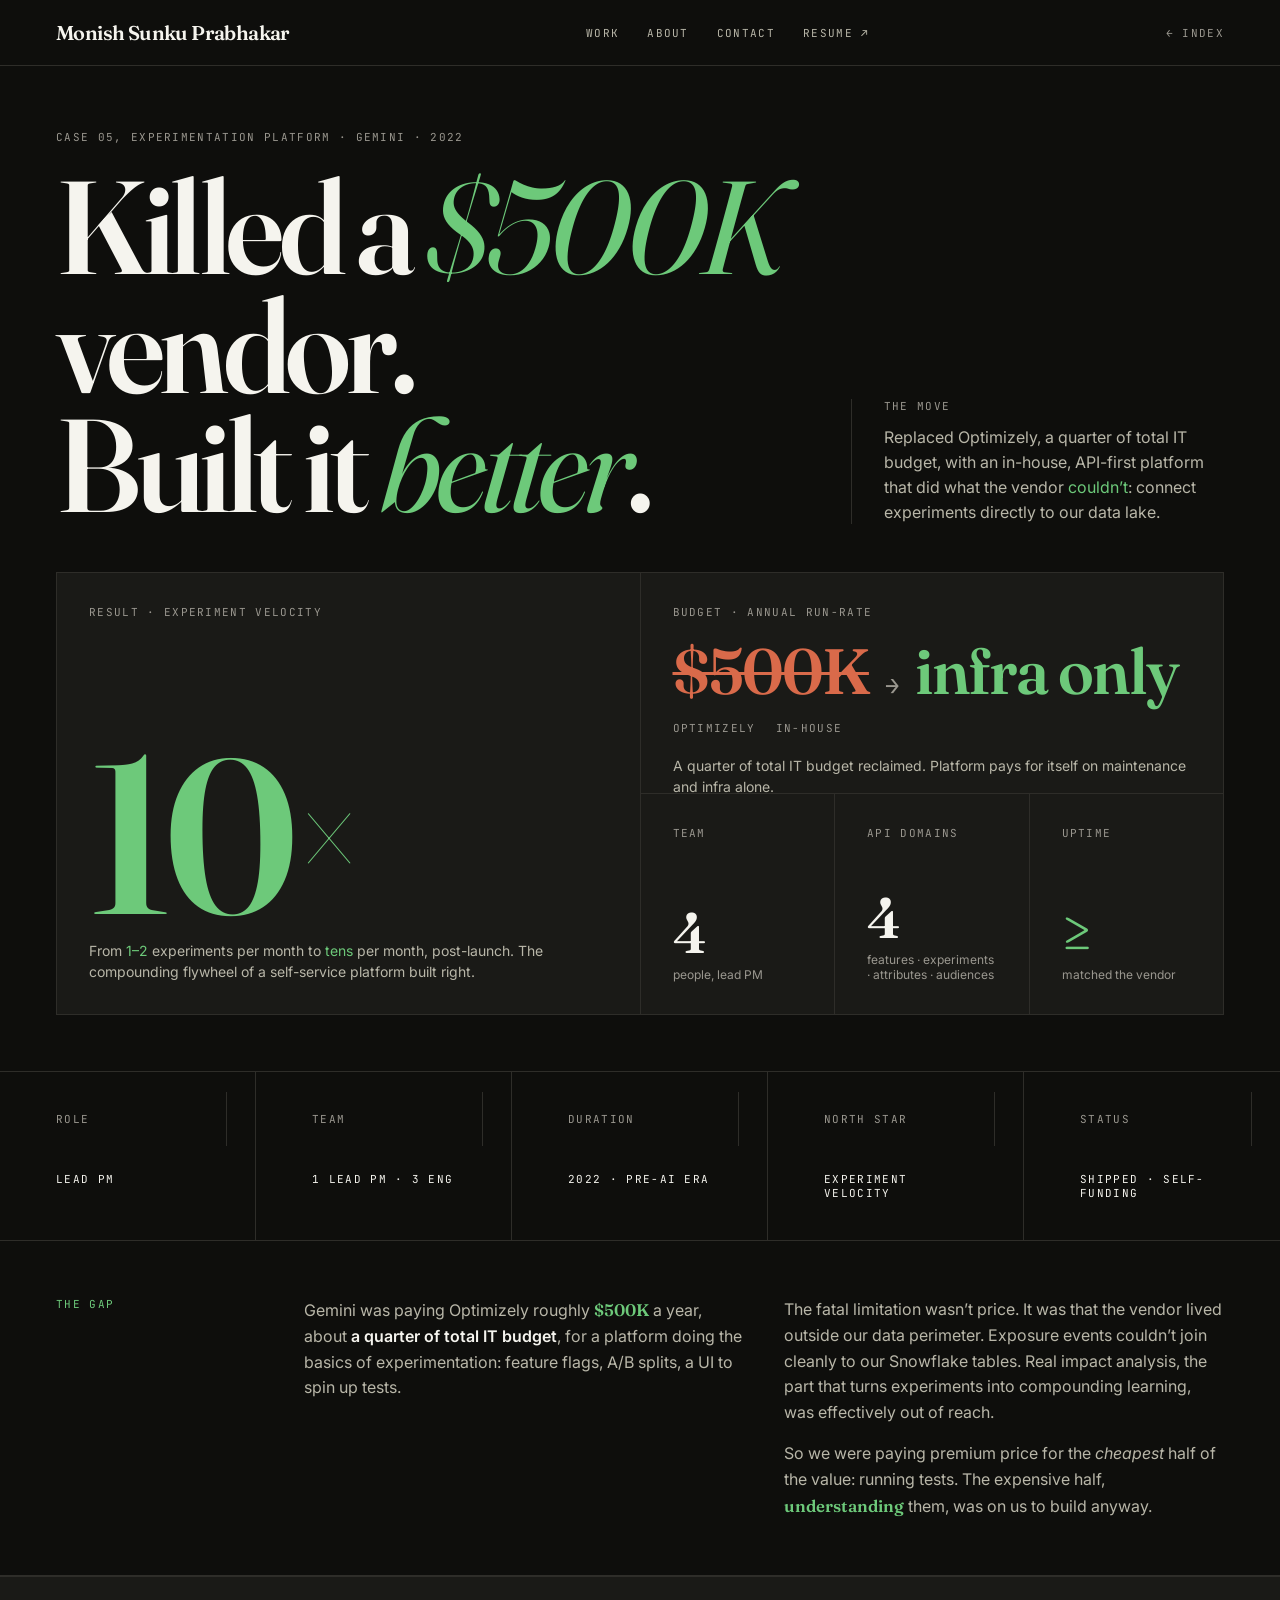
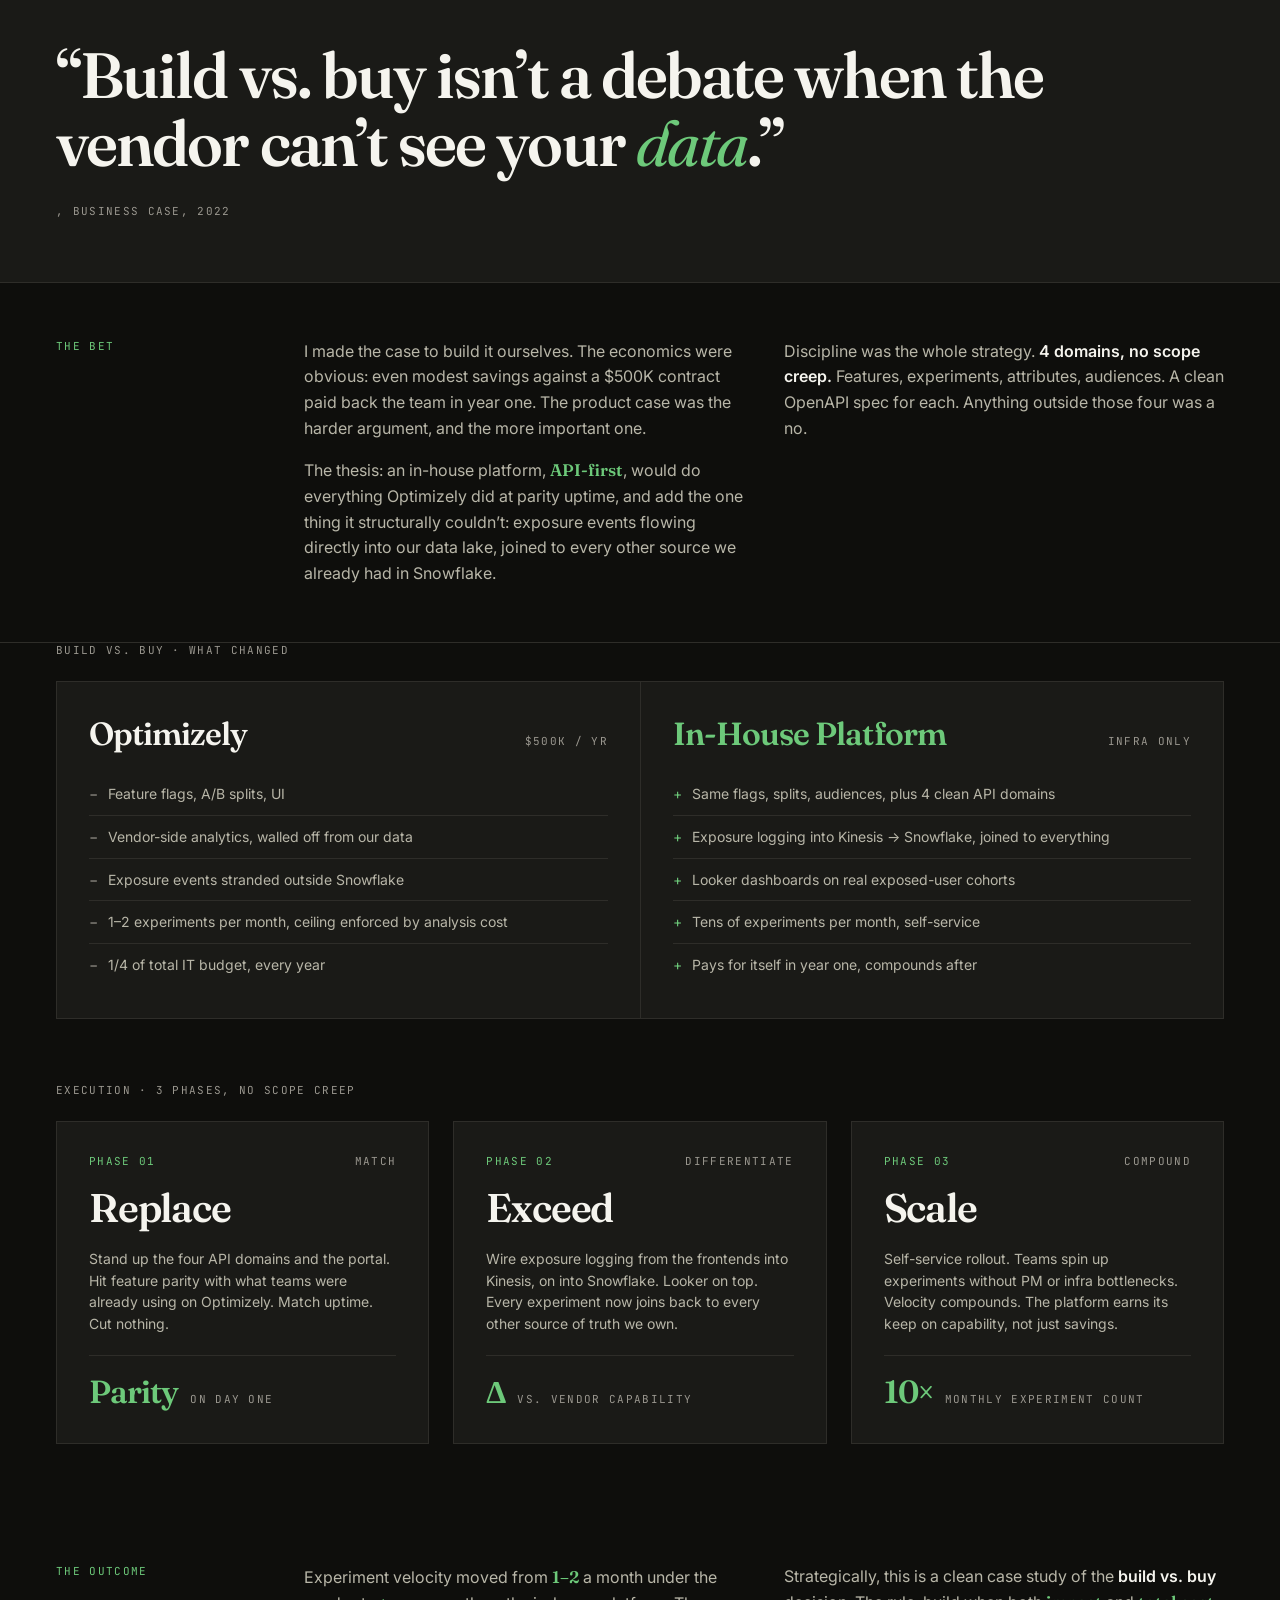
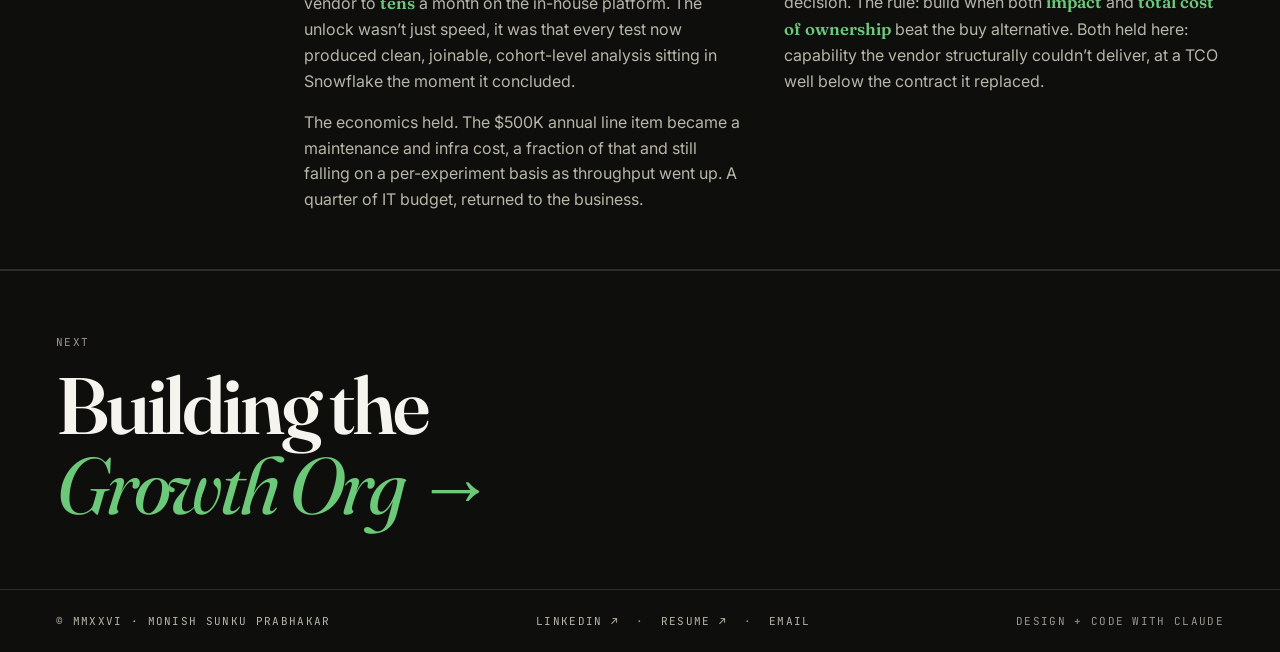
==== public/experimentation-platform.html @ 3fa97ee9 "Initial commit: portfolio site + chat worker + knowledge base" ====
<!doctype html>
<html lang="en">
<head>
<meta charset="utf-8" />
<title>Experimentation Platform, Monish SP</title>
<meta name="viewport" content="width=device-width, initial-scale=1" />

<meta name="description" content="Killed a $500K Optimizely contract with an in-house API-first platform that connected experiments to Snowflake. 10× experiment velocity with 4 people." />
<link rel="canonical" href="https://monishsunkuprabhakar.com/experimentation-platform.html" />
<link rel="icon" type="image/svg+xml" href="/favicon.svg" />

<meta property="og:type" content="article" />
<meta property="og:title" content="Experimentation Platform — Monish Sunku Prabhakar" />
<meta property="og:description" content="Killed a $500K vendor. Built it better. API-first in-house platform connecting experiments to Snowflake. 10× velocity." />
<meta property="og:url" content="https://monishsunkuprabhakar.com/experimentation-platform.html" />
<meta property="og:image" content="https://monishsunkuprabhakar.com/og-image.png" />
<meta property="og:image:width" content="1200" />
<meta property="og:image:height" content="630" />

<meta name="twitter:card" content="summary_large_image" />
<meta name="twitter:title" content="Experimentation Platform — Monish Sunku Prabhakar" />
<meta name="twitter:image" content="https://monishsunkuprabhakar.com/og-image.png" />

<link rel="preconnect" href="https://fonts.googleapis.com" />
<link rel="preconnect" href="https://fonts.gstatic.com" crossorigin />
<link href="https://fonts.googleapis.com/css2?family=Fraunces:ital,opsz,wght@0,9..144,300..700;1,9..144,300..700&family=Inter:wght@300;400;500;600;700;800&family=JetBrains+Mono:wght@400;500&display=swap" rel="stylesheet" />
<link rel="stylesheet" href="styles.css" />
<style>
  .case-hero { padding: 64px 56px 48px; }
  .case-hero .grid { display: grid; grid-template-columns: 2fr 1fr; gap: 48px; align-items: end; }
  .case-hero h1 { font-family: "Fraunces", serif; font-weight: 600; font-size: clamp(64px, 11vw, 132px); line-height: 0.9; letter-spacing: -0.04em; margin: 24px 0 0; }
  .case-hero h1 .em { color: var(--accent); font-style: italic; font-weight: 400; }
  .case-hero .move { border-left: 1px solid var(--rule); padding-left: 32px; }
  .case-hero .move p { font-size: 16px; line-height: 1.55; color: var(--ink-soft); margin: 12px 0 0; }
  .case-hero .move p .em { color: var(--accent); }

  /* Bento */
  .bento {
    margin: 0 56px;
    display: grid;
    grid-template-columns: repeat(6, 1fr);
    grid-auto-rows: 220px;
    gap: 1px;
    background: var(--rule);
    border: 1px solid var(--rule);
  }
  .bento .tile {
    background: var(--bg2);
    padding: 32px;
    display: flex;
    flex-direction: column;
    justify-content: space-between;
  }
  .tile .lab { font-family: "JetBrains Mono", monospace; font-size: 11px; text-transform: uppercase; letter-spacing: 0.12em; color: var(--muted); }
  .tile .big { font-family: "Fraunces", serif; font-weight: 600; letter-spacing: -0.03em; line-height: 0.85; }
  .tile p { font-size: 14px; color: var(--ink-soft); margin: 0; line-height: 1.5; }
  .tile p .em { color: var(--accent); }

  .tile-hero { grid-column: span 3; grid-row: span 2; padding: 40px; }
  .tile-hero .big { font-size: 220px; color: var(--accent); }
  .tile-hero .big .x { font-size: 140px; vertical-align: 28px; margin-left: 8px; font-weight: 500; }
  .tile-budget { grid-column: span 3; padding: 32px; display: flex; flex-direction: column; justify-content: center; gap: 14px; }
  .tile-budget .lab { margin-bottom: 6px; }
  .tile-budget .row { display: flex; align-items: baseline; gap: 16px; }
  .tile-budget .from { font-family: "Fraunces", serif; font-weight: 600; font-size: 64px; line-height: 1; letter-spacing: -0.03em; color: var(--red); text-decoration: line-through; text-decoration-thickness: 3px; }
  .tile-budget .arr { font-family: "JetBrains Mono", monospace; font-size: 24px; color: var(--muted); }
  .tile-budget .to { font-family: "Fraunces", serif; font-weight: 600; font-size: 64px; line-height: 1; letter-spacing: -0.03em; color: var(--green); }
  .tile-budget .legend { display: flex; gap: 20px; font-family: "JetBrains Mono", monospace; font-size: 11px; text-transform: uppercase; letter-spacing: 0.12em; color: var(--muted); margin-top: 4px; }
  .tile-small { grid-column: span 1; padding: 24px; }
  .tile-small .big { font-size: 56px; line-height: 1; color: var(--ink); }
  .tile-small .big.green { color: var(--green); }
  .tile-small .sub { font-size: 12px; color: var(--muted); margin-top: 6px; }

  /* Meta strip */
  .meta {
    display: grid;
    grid-template-columns: repeat(5, 1fr);
    border-top: 1px solid var(--rule);
    border-bottom: 1px solid var(--rule);
    margin-top: 56px;
  }
  .meta div { padding: 20px 28px; border-right: 1px solid var(--rule); }
  .meta div:last-child { border-right: none; }
  .meta .k { font-family: "JetBrains Mono", monospace; font-size: 11px; text-transform: uppercase; letter-spacing: 0.12em; color: var(--muted); }
  .meta .v { font-family: "JetBrains Mono", monospace; font-size: 11px; text-transform: uppercase; letter-spacing: 0.12em; color: var(--ink); margin-top: 6px; }

  /* Narrative */
  .narrative {
    padding: 56px;
    display: grid;
    grid-template-columns: 200px 1fr;
    gap: 48px;
    border-bottom: 1px solid var(--rule);
  }
  .narrative .h { font-family: "JetBrains Mono", monospace; font-size: 11px; text-transform: uppercase; letter-spacing: 0.12em; color: var(--accent); }
  .narrative .body { columns: 2; column-gap: 40px; }
  .narrative p { font-size: 16px; line-height: 1.6; color: var(--ink-soft); margin: 0 0 16px; break-inside: avoid; }
  .narrative p .em { color: var(--accent); font-family: "Fraunces", serif; font-weight: 600; font-size: 1.05em; }
  .narrative p strong { color: var(--ink); font-weight: 600; }

  /* Pull quote */
  .pull {
    padding: 64px 56px;
    border-top: 1px solid var(--rule);
    border-bottom: 1px solid var(--rule);
    background: var(--bg2);
  }
  .pull .q {
    font-family: "Fraunces", serif;
    font-weight: 600;
    font-size: clamp(36px, 5vw, 64px);
    line-height: 1.05;
    letter-spacing: -0.03em;
    color: var(--ink);
    max-width: 26ch;
  }
  .pull .q .em { color: var(--accent); font-style: italic; font-weight: 400; }
  .pull .src { font-family: "JetBrains Mono", monospace; font-size: 11px; text-transform: uppercase; letter-spacing: 0.12em; color: var(--muted); margin-top: 28px; }

  /* Compare block (build vs buy) */
  .compare-wrap { padding: 0 56px 64px; }
  .compare-wrap .lab { font-family: "JetBrains Mono", monospace; font-size: 11px; text-transform: uppercase; letter-spacing: 0.12em; color: var(--muted); }
  .compare {
    display: grid;
    grid-template-columns: 1fr 1fr;
    gap: 0;
    margin-top: 24px;
    border: 1px solid var(--rule);
    background: var(--bg2);
  }
  .compare .col { padding: 32px; }
  .compare .col + .col { border-left: 1px solid var(--rule); }
  .compare .col .head { display: flex; justify-content: space-between; align-items: baseline; margin-bottom: 20px; }
  .compare .col .name { font-family: "Fraunces", serif; font-weight: 600; font-size: 32px; letter-spacing: -0.03em; color: var(--ink); }
  .compare .col.win .name { color: var(--accent); }
  .compare .col .price { font-family: "JetBrains Mono", monospace; font-size: 11px; text-transform: uppercase; letter-spacing: 0.12em; color: var(--muted); }
  .compare ul { list-style: none; padding: 0; margin: 0; }
  .compare li { font-size: 14px; line-height: 1.55; color: var(--ink-soft); padding: 10px 0; border-bottom: 1px solid var(--rule); display: flex; gap: 10px; }
  .compare li:last-child { border-bottom: none; }
  .compare li::before { content: "−"; color: var(--muted); flex-shrink: 0; }
  .compare .col.win li::before { content: "+"; color: var(--accent); }

  /* Phase cards */
  .phase-wrap { padding: 0 56px 64px; }
  .phase-wrap .lab { font-family: "JetBrains Mono", monospace; font-size: 11px; text-transform: uppercase; letter-spacing: 0.12em; color: var(--muted); }
  .phase-grid { display: grid; grid-template-columns: 1fr 1fr 1fr; gap: 24px; margin-top: 24px; }
  .phase {
    background: var(--bg2);
    border: 1px solid var(--rule);
    padding: 32px;
    display: flex;
    flex-direction: column;
    gap: 20px;
  }
  .phase .top { display: flex; justify-content: space-between; font-family: "JetBrains Mono", monospace; font-size: 11px; text-transform: uppercase; letter-spacing: 0.12em; color: var(--muted); }
  .phase .top .ph { color: var(--accent); }
  .phase h3 { font-family: "Fraunces", serif; font-weight: 600; font-size: 40px; line-height: 1; letter-spacing: -0.03em; color: var(--ink); margin: 0; }
  .phase .copy { font-size: 14px; line-height: 1.55; color: var(--ink-soft); margin: 0; }
  .phase .lift { border-top: 1px solid var(--rule); padding-top: 16px; display: flex; align-items: baseline; gap: 12px; }
  .phase .lift .n { font-family: "Fraunces", serif; font-weight: 600; font-size: 32px; color: var(--accent); letter-spacing: -0.03em; }
  .phase .lift .l { font-family: "JetBrains Mono", monospace; font-size: 11px; text-transform: uppercase; letter-spacing: 0.12em; color: var(--muted); }

  /* Footer next */
  .next-case { padding: 64px 56px; border-top: 1px solid var(--rule); }
  .next-case .lab { font-family: "JetBrains Mono", monospace; font-size: 11px; text-transform: uppercase; letter-spacing: 0.12em; color: var(--muted); }
  .next-case h3 { font-family: "Fraunces", serif; font-weight: 600; font-size: 80px; line-height: 1; letter-spacing: -0.04em; margin: 16px 0 0; color: var(--ink); }
  .next-case h3 a { transition: color 0.15s; }
  .next-case h3 a:hover { color: var(--accent); }
  .next-case h3 .em { color: var(--accent); font-style: italic; font-weight: 400; }

  @media (max-width: 900px) {
    .case-hero, .narrative, .pull, .next-case { padding: 32px 20px; }
    .case-hero h1 { font-size: clamp(48px, 12vw, 88px); margin-top: 18px; }
    .case-hero .grid { grid-template-columns: 1fr; gap: 24px; }
    .case-hero .move { border-left: none; padding-left: 0; border-top: 1px solid var(--rule); padding-top: 20px; }
    .bento { margin: 0 20px; grid-auto-rows: auto; grid-template-columns: 1fr 1fr; }
    .tile-hero { grid-column: span 2; grid-row: auto; padding: 28px; }
    .tile-hero .big { font-size: 140px; }
    .tile-hero .big .x { font-size: 88px; vertical-align: 18px; margin-left: 6px; }
    .tile-budget { grid-column: span 2; padding: 24px; }
    .tile-budget .from, .tile-budget .to { font-size: 44px; }
    .tile-small { grid-column: span 1; padding: 20px; }
    .tile-small .big { font-size: 38px; }
    .meta { grid-template-columns: 1fr 1fr; }
    .meta div { padding: 16px 20px; border-bottom: 1px solid var(--rule); }
    .narrative { grid-template-columns: 1fr; gap: 14px; }
    .narrative .body { columns: 1; }
    .narrative p { font-size: 15px; }
    .pull .q { font-size: clamp(28px, 7vw, 44px); }
    .compare-wrap, .phase-wrap { padding: 0 20px 40px; }
    .compare { grid-template-columns: 1fr; }
    .compare .col + .col { border-left: none; border-top: 1px solid var(--rule); }
    .compare .col { padding: 24px; }
    .phase-grid { grid-template-columns: 1fr; }
    .next-case h3 { font-size: 40px; }
  }

  @media (max-width: 480px) {
    .case-hero, .narrative, .pull, .next-case { padding: 24px 16px; }
    .case-hero h1 { font-size: clamp(40px, 13vw, 64px); }
    .case-hero .move p { font-size: 14px; }
    .bento { margin: 0 16px; }
    .tile-hero { padding: 22px; }
    .tile-hero .big { font-size: 96px; }
    .tile-hero .big .x { font-size: 60px; vertical-align: 12px; }
    .tile-budget { padding: 20px; }
    .tile-budget .from, .tile-budget .to { font-size: 34px; }
    .tile-small { padding: 16px; }
    .tile-small .big { font-size: 28px; }
    .tile-small .sub, .tile .lab { font-size: 10px; }
    .meta div { padding: 14px 16px; }
    .meta .k, .meta .v { font-size: 10px; }
    .narrative p { font-size: 14.5px; line-height: 1.6; }
    .pull { padding: 36px 16px; }
    .compare-wrap, .phase-wrap { padding: 0 16px 36px; }
    .compare .col { padding: 20px; }
    .compare .col .name { font-size: 26px; }
    .compare li { font-size: 13px; }
    .next-case h3 { font-size: 32px; }
  }
</style>

<!-- Cloudflare Web Analytics: replace token below after enabling Web Analytics in CF dashboard -->
<script defer src='https://static.cloudflareinsights.com/beacon.min.js' data-cf-beacon='{"token": "60c9b48ace564a91b2f7d7e6f0793c27"}'></script>

</head>
<body>

<header class="site-header" data-screen-label="06 Experimentation">
  <a class="brand" href="index.html">Monish Sunku Prabhakar</a>
  <nav>
    <a href="index.html">Work</a>
    <a href="index.html#about">About</a>
    <a href="index.html#contact">Contact</a>
    <a href="https://drive.google.com/file/d/1t0di52gnOk1m6x9-okIkmnu_9UFEgyrw/view?usp=sharing" target="_blank" rel="noopener">Resume ↗</a>
  </nav>
  <div class="clock"><a href="index.html">← INDEX</a></div>
</header>

<main>
  <!-- HERO -->
  <section class="case-hero">
    <div class="mono">CASE 05, EXPERIMENTATION PLATFORM · GEMINI · 2022</div>
    <div class="grid">
      <h1>Killed a <span class="em">$500K</span><br>vendor.<br>Built it <span class="em">better</span>.</h1>
      <div class="move">
        <div class="mono">THE MOVE</div>
        <p>Replaced Optimizely, a quarter of total IT budget, with an in-house, API-first platform that did what the vendor <span class="em">couldn’t</span>: connect experiments directly to our data lake.</p>
      </div>
    </div>
  </section>

  <!-- BENTO -->
  <section class="bento">
    <div class="tile tile-hero">
      <div class="lab">RESULT · EXPERIMENT VELOCITY</div>
      <div>
        <div class="big">10<span class="x">×</span></div>
        <p style="margin-top:12px;">From <span class="em">1–2</span> experiments per month to <span class="em">tens</span> per month, post-launch. The compounding flywheel of a self-service platform built right.</p>
      </div>
    </div>
    <div class="tile tile-budget">
      <div class="lab">BUDGET · ANNUAL RUN-RATE</div>
      <div class="row">
        <span class="from">$500K</span>
        <span class="arr">→</span>
        <span class="to">infra only</span>
      </div>
      <div class="legend"><span>OPTIMIZELY</span><span>IN-HOUSE</span></div>
      <p style="margin-top:6px;">A quarter of total IT budget reclaimed. Platform pays for itself on maintenance and infra alone.</p>
    </div>
    <div class="tile tile-small">
      <div class="lab">TEAM</div>
      <div>
        <div class="big">4</div>
        <div class="sub">people, lead PM</div>
      </div>
    </div>
    <div class="tile tile-small">
      <div class="lab">API DOMAINS</div>
      <div>
        <div class="big">4</div>
        <div class="sub">features · experiments · attributes · audiences</div>
      </div>
    </div>
    <div class="tile tile-small">
      <div class="lab">UPTIME</div>
      <div>
        <div class="big green">≥</div>
        <div class="sub">matched the vendor</div>
      </div>
    </div>
  </section>

  <!-- META -->
  <section class="meta">
    <div><div class="k">ROLE</div><div class="v">LEAD PM</div></div>
    <div><div class="k">TEAM</div><div class="v">1 LEAD PM · 3 ENG</div></div>
    <div><div class="k">DURATION</div><div class="v">2022 · PRE-AI ERA</div></div>
    <div><div class="k">NORTH STAR</div><div class="v">EXPERIMENT VELOCITY</div></div>
    <div><div class="k">STATUS</div><div class="v">SHIPPED · SELF-FUNDING</div></div>
  </section>

  <!-- THE GAP -->
  <section class="narrative">
    <div class="h">THE GAP</div>
    <div class="body">
      <p>Gemini was paying Optimizely roughly <span class="em">$500K</span> a year, about <strong>a quarter of total IT budget</strong>, for a platform doing the basics of experimentation: feature flags, A/B splits, a UI to spin up tests.</p>
      <p>The fatal limitation wasn’t price. It was that the vendor lived outside our data perimeter. Exposure events couldn’t join cleanly to our Snowflake tables. Real impact analysis, the part that turns experiments into compounding learning, was effectively out of reach.</p>
      <p>So we were paying premium price for the <em>cheapest</em> half of the value: running tests. The expensive half, <span class="em">understanding</span> them, was on us to build anyway.</p>
    </div>
  </section>

  <!-- PULL -->
  <section class="pull">
    <div class="q">“Build vs. buy isn’t a debate when the vendor can’t see your <span class="em">data</span>.”</div>
    <div class="src">, BUSINESS CASE, 2022</div>
  </section>

  <!-- THE BET -->
  <section class="narrative">
    <div class="h">THE BET</div>
    <div class="body">
      <p>I made the case to build it ourselves. The economics were obvious: even modest savings against a $500K contract paid back the team in year one. The product case was the harder argument, and the more important one.</p>
      <p>The thesis: an in-house platform, <span class="em">API-first</span>, would do everything Optimizely did at parity uptime, and add the one thing it structurally couldn’t: exposure events flowing directly into our data lake, joined to every other source we already had in Snowflake.</p>
      <p>Discipline was the whole strategy. <strong>4 domains, no scope creep.</strong> Features, experiments, attributes, audiences. A clean OpenAPI spec for each. Anything outside those four was a no.</p>
    </div>
  </section>

  <!-- BUILD VS BUY COMPARE -->
  <section class="compare-wrap">
    <div class="lab">BUILD VS. BUY · WHAT CHANGED</div>
    <div class="compare">
      <div class="col">
        <div class="head">
          <span class="name">Optimizely</span>
          <span class="price">$500K / yr</span>
        </div>
        <ul>
          <li>Feature flags, A/B splits, UI</li>
          <li>Vendor-side analytics, walled off from our data</li>
          <li>Exposure events stranded outside Snowflake</li>
          <li>1–2 experiments per month, ceiling enforced by analysis cost</li>
          <li>1/4 of total IT budget, every year</li>
        </ul>
      </div>
      <div class="col win">
        <div class="head">
          <span class="name">In-House Platform</span>
          <span class="price">infra only</span>
        </div>
        <ul>
          <li>Same flags, splits, audiences, plus 4 clean API domains</li>
          <li>Exposure logging into Kinesis → Snowflake, joined to everything</li>
          <li>Looker dashboards on real exposed-user cohorts</li>
          <li>Tens of experiments per month, self-service</li>
          <li>Pays for itself in year one, compounds after</li>
        </ul>
      </div>
    </div>
  </section>

  <!-- PHASES -->
  <section class="phase-wrap">
    <div class="lab">EXECUTION · 3 PHASES, NO SCOPE CREEP</div>
    <div class="phase-grid">
      <div class="phase">
        <div class="top"><span class="ph">PHASE 01</span><span>Match</span></div>
        <h3>Replace</h3>
        <p class="copy">Stand up the four API domains and the portal. Hit feature parity with what teams were already using on Optimizely. Match uptime. Cut nothing.</p>
        <div class="lift"><span class="n">Parity</span><span class="l">on day one</span></div>
      </div>
      <div class="phase">
        <div class="top"><span class="ph">PHASE 02</span><span>Differentiate</span></div>
        <h3>Exceed</h3>
        <p class="copy">Wire exposure logging from the frontends into Kinesis, on into Snowflake. Looker on top. Every experiment now joins back to every other source of truth we own.</p>
        <div class="lift"><span class="n">Δ</span><span class="l">vs. vendor capability</span></div>
      </div>
      <div class="phase">
        <div class="top"><span class="ph">PHASE 03</span><span>Compound</span></div>
        <h3>Scale</h3>
        <p class="copy">Self-service rollout. Teams spin up experiments without PM or infra bottlenecks. Velocity compounds. The platform earns its keep on capability, not just savings.</p>
        <div class="lift"><span class="n">10×</span><span class="l">monthly experiment count</span></div>
      </div>
    </div>
  </section>

  <!-- THE OUTCOME -->
  <section class="narrative">
    <div class="h">THE OUTCOME</div>
    <div class="body">
      <p>Experiment velocity moved from <span class="em">1–2</span> a month under the vendor to <span class="em">tens</span> a month on the in-house platform. The unlock wasn’t just speed, it was that every test now produced clean, joinable, cohort-level analysis sitting in Snowflake the moment it concluded.</p>
      <p>The economics held. The $500K annual line item became a maintenance and infra cost, a fraction of that and still falling on a per-experiment basis as throughput went up. A quarter of IT budget, returned to the business.</p>
      <p>Strategically, this is a clean case study of the <strong>build vs. buy</strong> decision. The rule: build when both <span class="em">impact</span> and <span class="em">total cost of ownership</span> beat the buy alternative. Both held here: capability the vendor structurally couldn’t deliver, at a TCO well below the contract it replaced.</p>
    </div>
  </section>

  <!-- NEXT -->
  <section class="next-case">
    <div class="lab">NEXT</div>
    <h3><a href="growth-org.html">Building the<br><span class="em">Growth Org →</span></a></h3>
  </section>
</main>

<footer class="site-foot">
  <a href="index.html">© MMXXVI · Monish Sunku Prabhakar</a>
  <span>
    <a href="https://www.linkedin.com/in/monishsp/" target="_blank" rel="noopener">LinkedIn ↗</a>
    &nbsp;·&nbsp;
    <a href="https://drive.google.com/file/d/1t0di52gnOk1m6x9-okIkmnu_9UFEgyrw/view?usp=sharing" target="_blank" rel="noopener">Resume ↗</a>
    &nbsp;·&nbsp;
    <a href="mailto:monishsp@gmail.com">Email</a>
  </span>
  <span>Design + Code with Claude</span>
</footer>

<!-- Portfolio chat widget (AI assistant) -->
<script defer src="/chat-widget.js"></script>

<!-- HubSpot visitor tracking -->
<script type="text/javascript" id="hs-script-loader" async defer src="//js-na2.hs-scripts.com/246158735.js"></script>
</body>
</html>
---- public/styles.css ----
/* Data Monument, shared theme */
:root {
  --bg: #0e0e0c;
  --bg2: #1a1a17;
  --surface: #222220;
  --ink: #f5f4ee;
  --ink-soft: #b8b6a8;
  --muted: #9a978f;
  --rule: #2e2d29;
  --accent: #6dc97a;        /* bullish green */
  --accent-deep: #4ea05c;
  --green: #6dc97a;
  --red: #d96a4a;
}

* { box-sizing: border-box; }
html, body { margin: 0; padding: 0; }
body {
  background: var(--bg);
  color: var(--ink);
  font-family: "Inter", system-ui, sans-serif;
  font-weight: 400;
  -webkit-font-smoothing: antialiased;
  text-rendering: optimizeLegibility;
}
::selection { background: var(--accent); color: var(--bg); }
a { color: inherit; text-decoration: none; }

.display {
  font-family: "Fraunces", "Times New Roman", serif;
  font-weight: 600;
  letter-spacing: -0.03em;
}
.serif-italic {
  font-family: "Fraunces", serif;
  font-weight: 400;
  font-style: italic;
  color: var(--accent);
}
.mono {
  font-family: "JetBrains Mono", ui-monospace, monospace;
  font-size: 11px;
  text-transform: uppercase;
  letter-spacing: 0.12em;
  color: var(--muted);
}

/* Header */
.site-header {
  border-bottom: 1px solid var(--rule);
  padding: 20px 56px;
  display: flex;
  justify-content: space-between;
  align-items: center;
  position: sticky;
  top: 0;
  background: var(--bg);
  z-index: 10;
}
.site-header .brand {
  font-family: "Fraunces", serif;
  font-weight: 600;
  font-size: 20px;
  letter-spacing: -0.03em;
}
.site-header .brand .dot { color: var(--accent); }
.site-header nav { display: flex; gap: 28px; font-family: "JetBrains Mono", monospace; font-size: 11px; text-transform: uppercase; letter-spacing: 0.12em; color: var(--ink-soft); }
.site-header nav a { transition: color 0.15s; }
.site-header nav a.active { color: var(--accent); }
.site-header nav a:hover { color: var(--ink); }
.site-header .clock { font-family: "JetBrains Mono", monospace; font-size: 11px; text-transform: uppercase; letter-spacing: 0.12em; color: var(--muted); }

/* Footer */
.site-foot {
  padding: 24px 56px;
  display: flex;
  justify-content: space-between;
  align-items: center;
  font-family: "JetBrains Mono", monospace;
  font-size: 11px;
  text-transform: uppercase;
  letter-spacing: 0.12em;
  color: var(--muted);
  border-top: 1px solid var(--rule);
}
.site-foot a { color: var(--ink-soft); transition: color 0.15s; }
.site-foot a:hover { color: var(--accent); }

@media (max-width: 900px) {
  .site-header { padding: 16px 20px; flex-wrap: wrap; gap: 12px; }
  .site-header .brand { font-size: 17px; }
  .site-header nav { gap: 18px; font-size: 10px; flex-wrap: wrap; }
  .site-header nav a { padding: 4px 0; }
  .site-header .clock { display: none; }
  .site-foot { padding: 20px; flex-direction: column; gap: 14px; align-items: flex-start; font-size: 10px; }
  .site-foot a { padding: 6px 0; display: inline-block; }
}

@media (max-width: 480px) {
  .site-header { padding: 14px 16px; gap: 10px; }
  .site-header .brand { font-size: 15px; letter-spacing: -0.02em; }
  .site-header nav { gap: 14px; font-size: 9px; letter-spacing: 0.1em; width: 100%; }
  .site-foot { padding: 18px 16px; font-size: 9px; letter-spacing: 0.1em; }
}
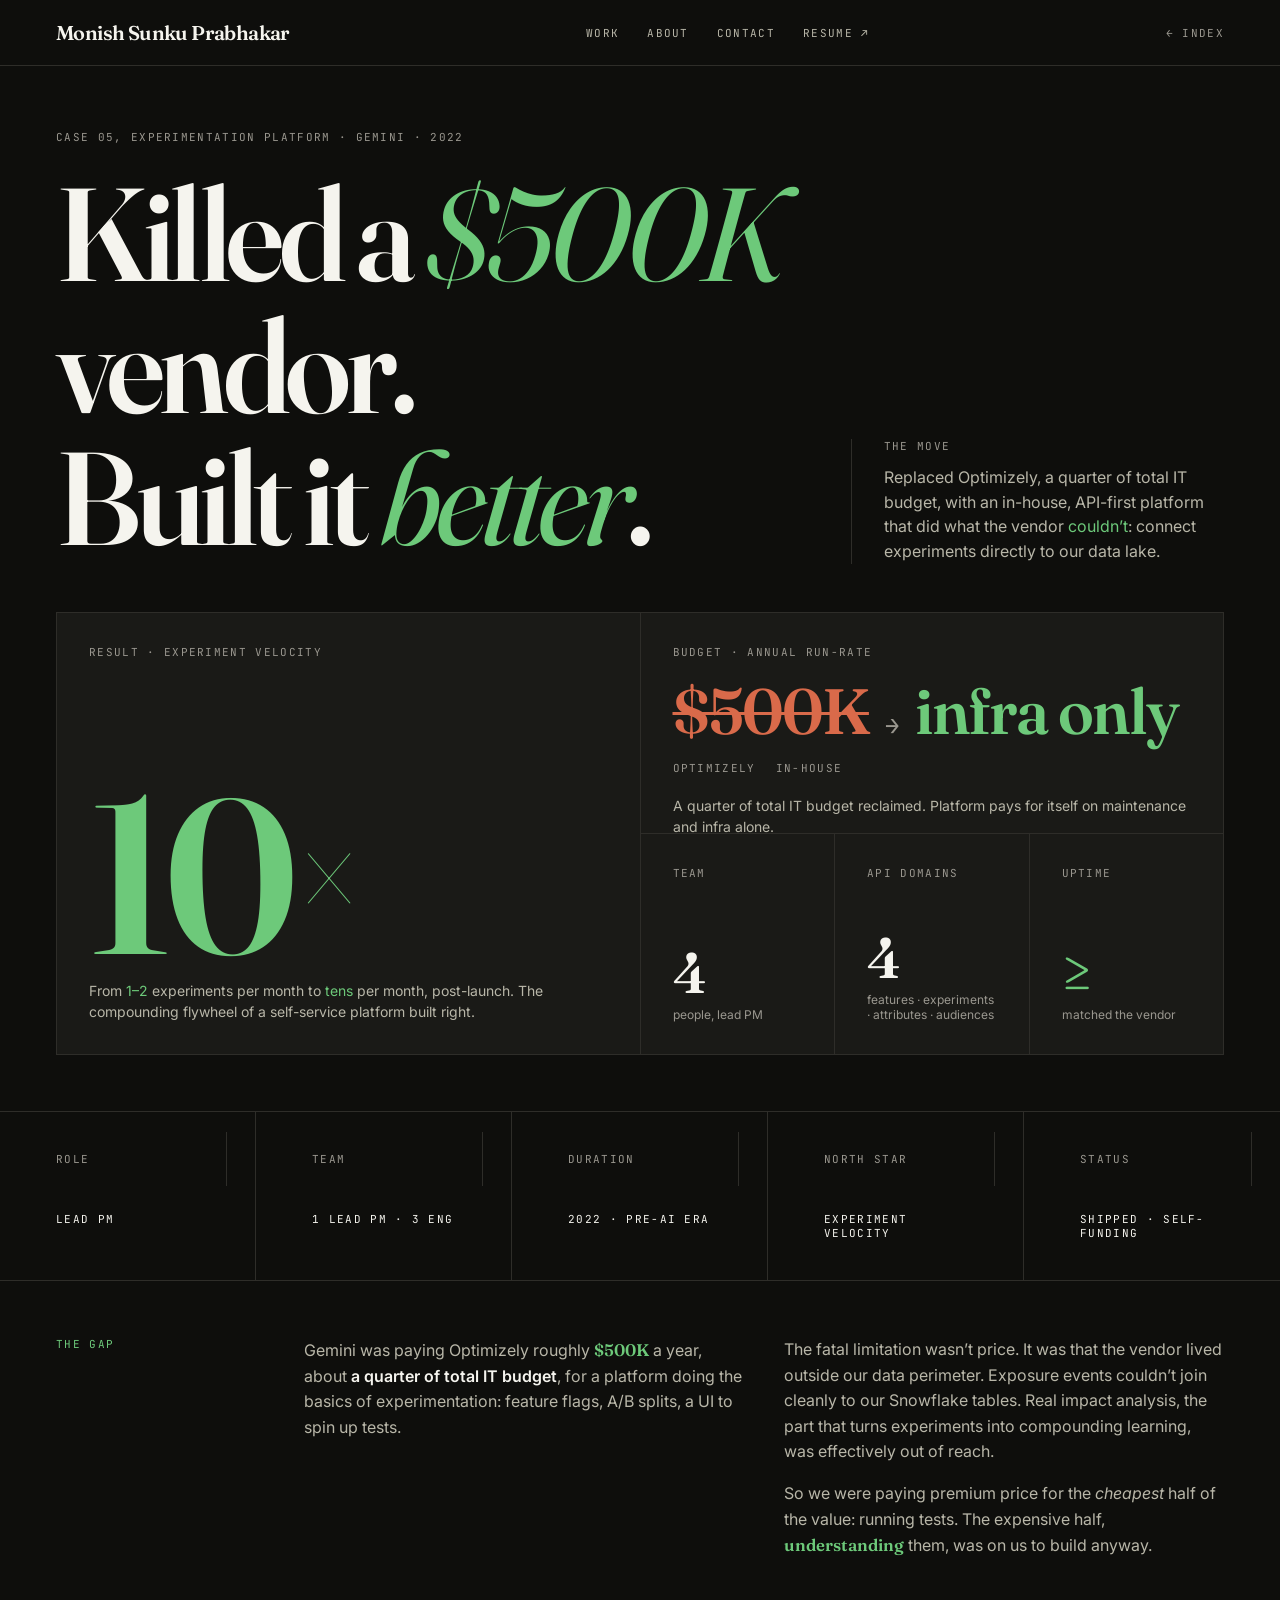
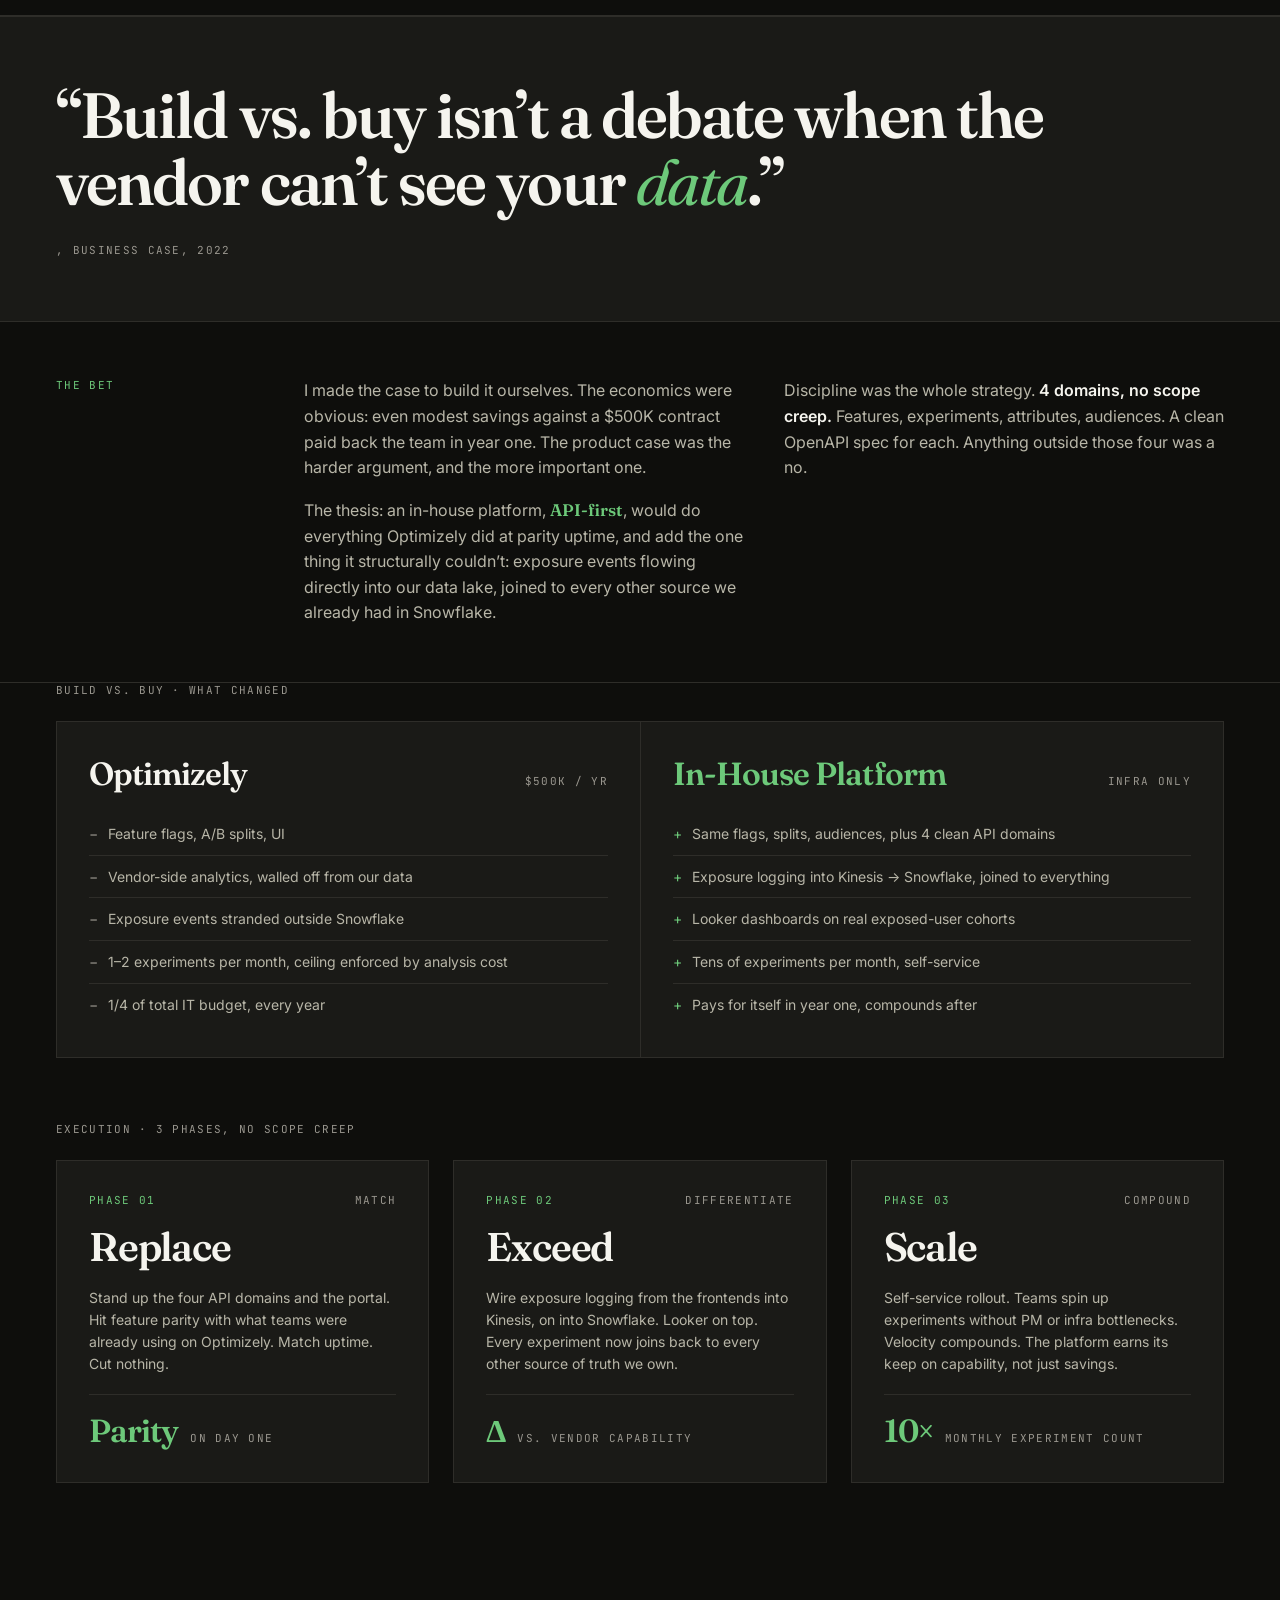
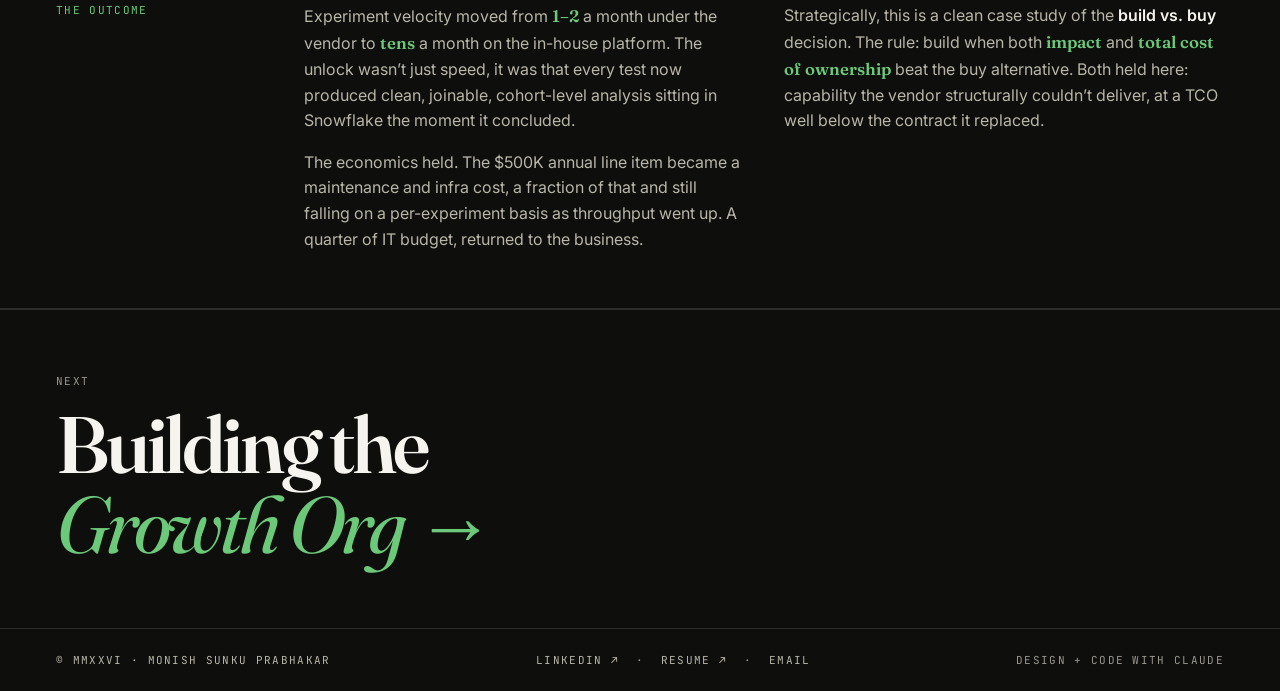
==== commit 89681376: "Fix hero line-height overlap (0.9→1.0); rename analytics binding to ANALYTICS_ENGINE/portfolio_chat" ====
--- a/public/experimentation-platform.html
+++ b/public/experimentation-platform.html
@@ -28,7 +28,7 @@
 <style>
   .case-hero { padding: 64px 56px 48px; }
   .case-hero .grid { display: grid; grid-template-columns: 2fr 1fr; gap: 48px; align-items: end; }
-  .case-hero h1 { font-family: "Fraunces", serif; font-weight: 600; font-size: clamp(64px, 11vw, 132px); line-height: 0.9; letter-spacing: -0.04em; margin: 24px 0 0; }
+  .case-hero h1 { font-family: "Fraunces", serif; font-weight: 600; font-size: clamp(64px, 11vw, 132px); line-height: 1.0; letter-spacing: -0.04em; margin: 24px 0 0; }
   .case-hero h1 .em { color: var(--accent); font-style: italic; font-weight: 400; }
   .case-hero .move { border-left: 1px solid var(--rule); padding-left: 32px; }
   .case-hero .move p { font-size: 16px; line-height: 1.55; color: var(--ink-soft); margin: 12px 0 0; }
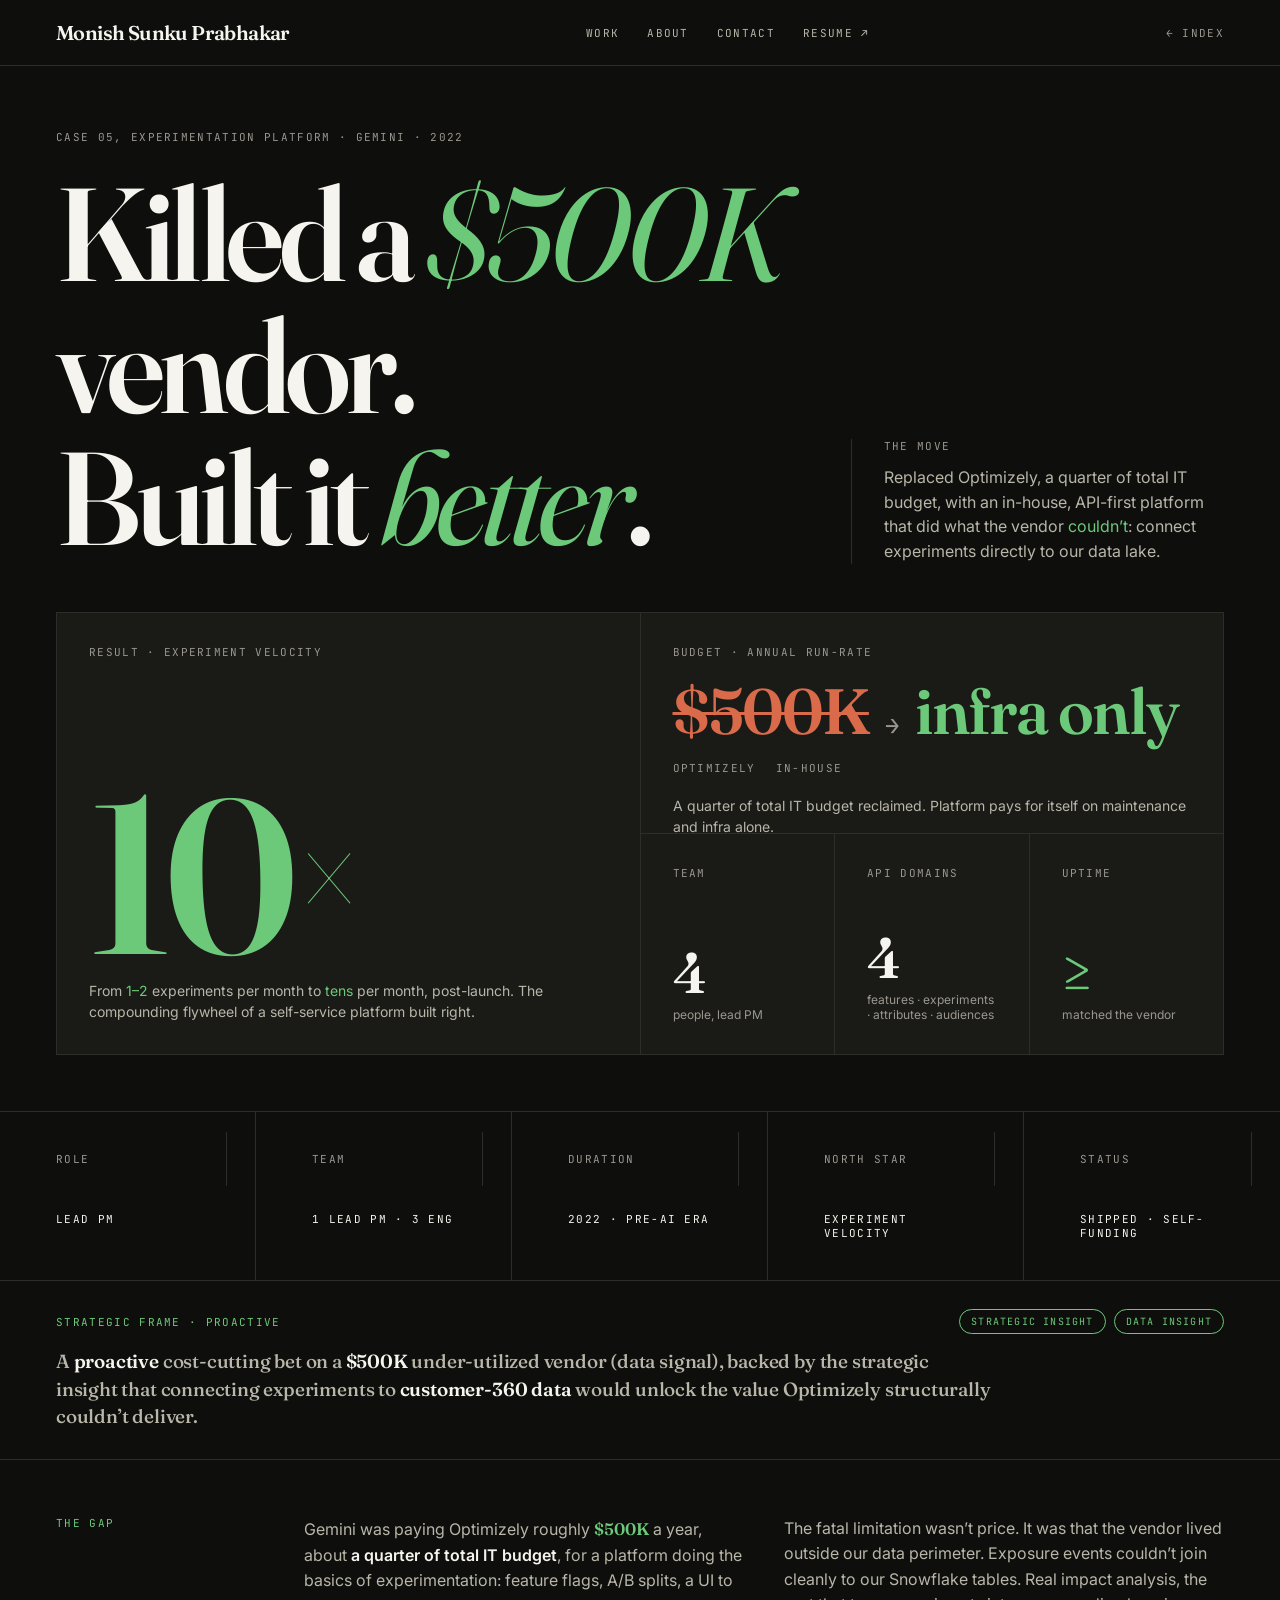
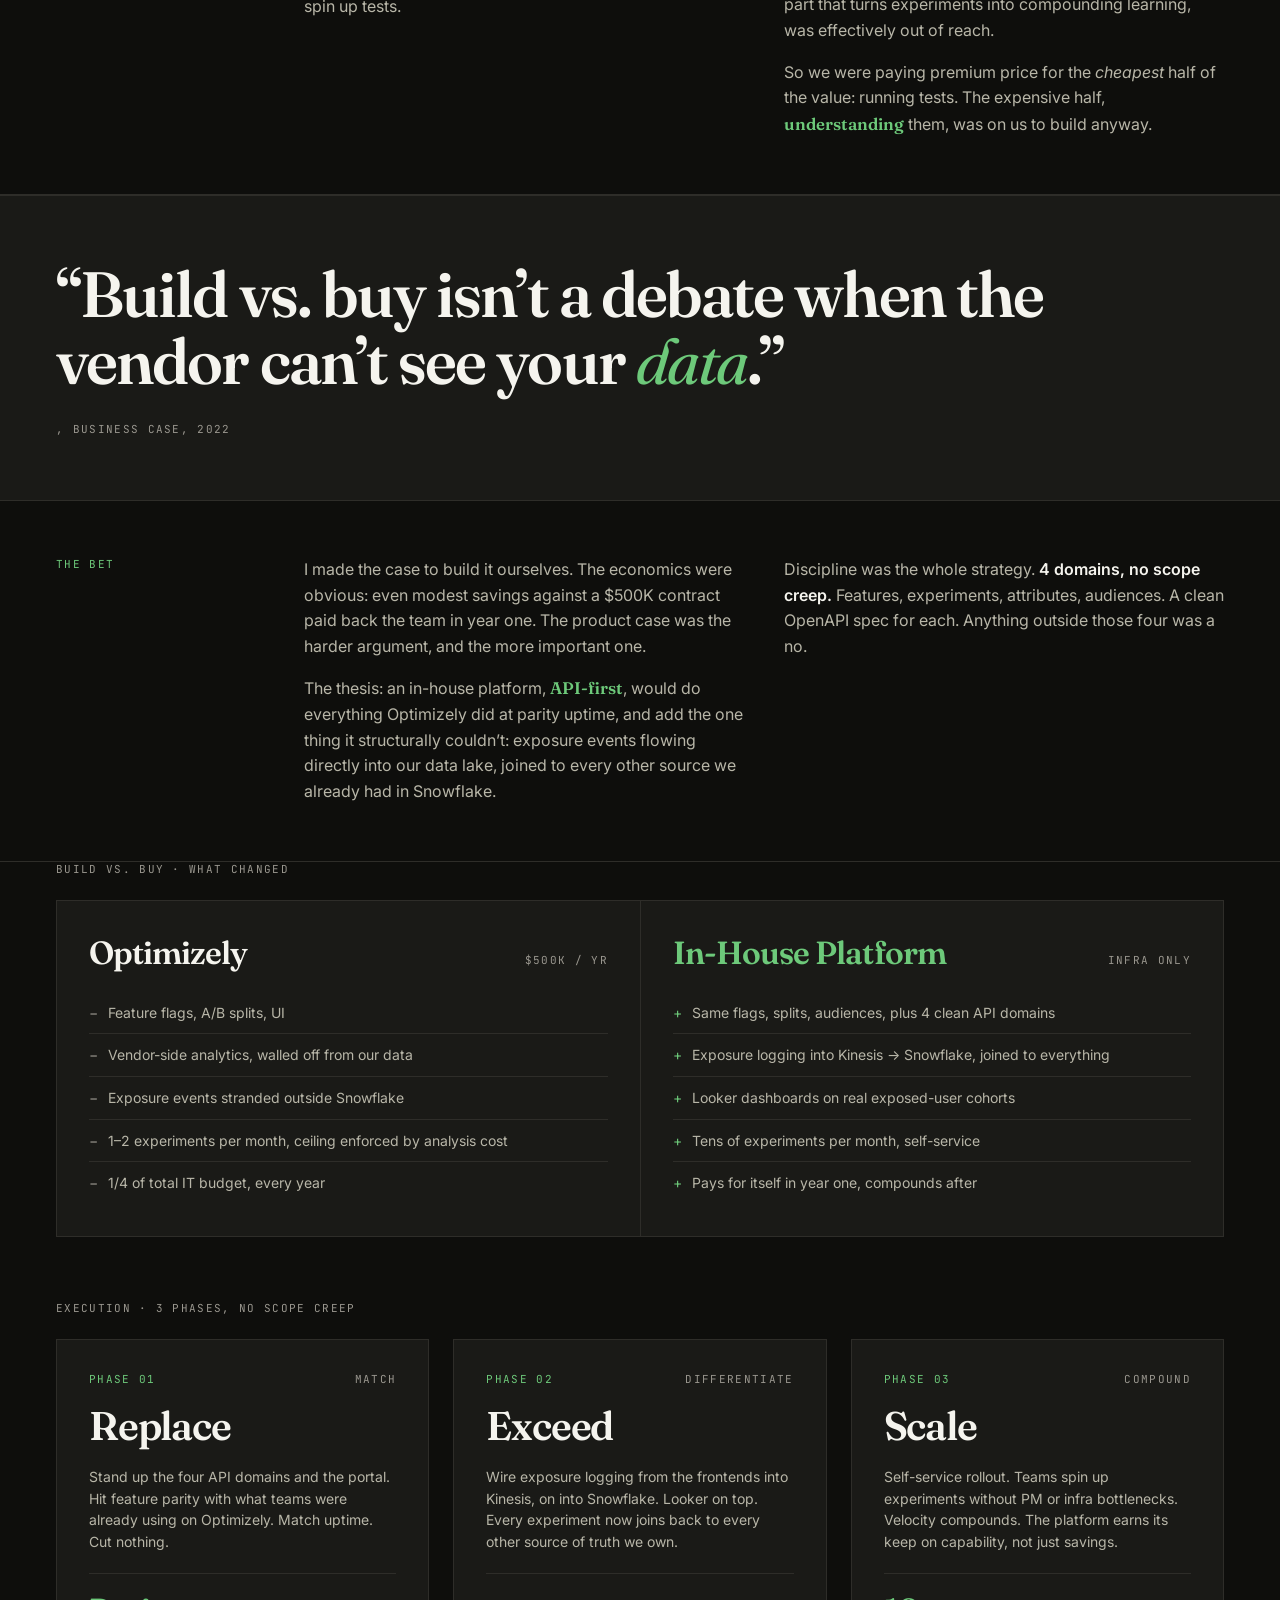
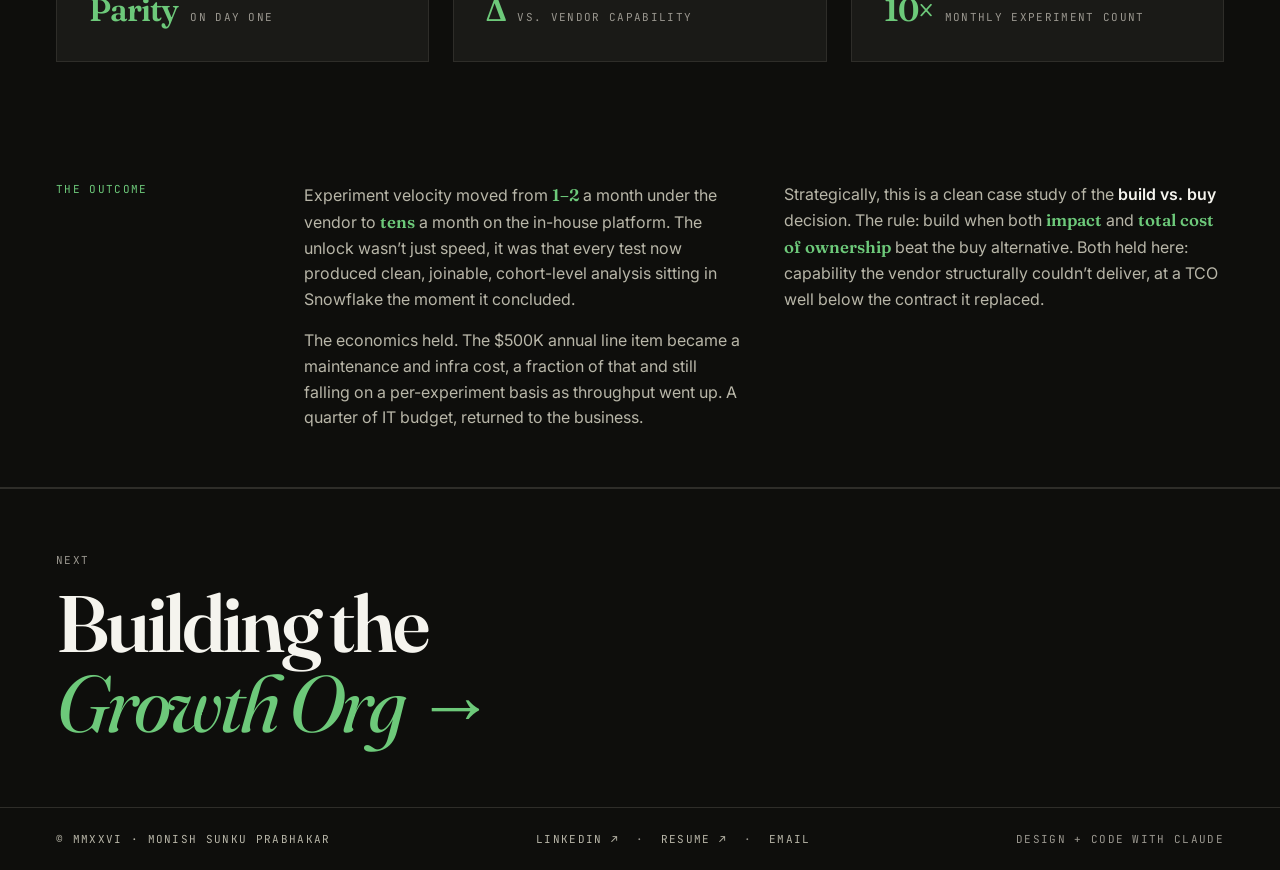
==== commit 8a463a13: "Add strategic frame to 4 case studies (HTML + KB + bot prompt)" ====
--- a/public/experimentation-platform.html
+++ b/public/experimentation-platform.html
@@ -70,6 +70,15 @@
   .tile-small .big { font-size: 56px; line-height: 1; color: var(--ink); }
   .tile-small .big.green { color: var(--green); }
   .tile-small .sub { font-size: 12px; color: var(--muted); margin-top: 6px; }
+
+  /* Strategic frame callout */
+  .strategic-frame { padding: 28px 56px; border-bottom: 1px solid var(--rule); }
+  .strategic-frame .frame-head { display: flex; justify-content: space-between; align-items: center; gap: 16px; margin-bottom: 14px; flex-wrap: wrap; }
+  .strategic-frame .lab { font-family: "JetBrains Mono", monospace; font-size: 11px; text-transform: uppercase; letter-spacing: 0.12em; color: var(--accent); }
+  .strategic-frame .tags { display: flex; gap: 8px; flex-wrap: wrap; }
+  .strategic-frame .tag { font-family: "JetBrains Mono", monospace; font-size: 10px; text-transform: uppercase; letter-spacing: 0.12em; padding: 5px 11px; border-radius: 100px; border: 1px solid var(--accent); color: var(--accent); }
+  .strategic-frame p { font-family: "Fraunces", serif; font-weight: 500; font-size: 19px; line-height: 1.45; letter-spacing: -0.01em; color: var(--ink-soft); margin: 0; max-width: 72ch; }
+  .strategic-frame p strong { color: var(--ink); font-weight: 600; }
 
   /* Meta strip */
   .meta {
@@ -301,6 +310,15 @@
     <div><div class="k">STATUS</div><div class="v">SHIPPED · SELF-FUNDING</div></div>
   </section>
 
+  <!-- STRATEGIC FRAME -->
+  <section class="strategic-frame">
+    <div class="frame-head">
+      <span class="lab">STRATEGIC FRAME &middot; PROACTIVE</span>
+      <div class="tags"><span class="tag">STRATEGIC INSIGHT</span><span class="tag">DATA INSIGHT</span></div>
+    </div>
+    <p>A <strong>proactive</strong> cost-cutting bet on a <strong>$500K</strong> under-utilized vendor (data signal), backed by the strategic insight that connecting experiments to <strong>customer-360 data</strong> would unlock the value Optimizely structurally couldn&rsquo;t deliver.</p>
+  </section>
+
   <!-- THE GAP -->
   <section class="narrative">
     <div class="h">THE GAP</div>
